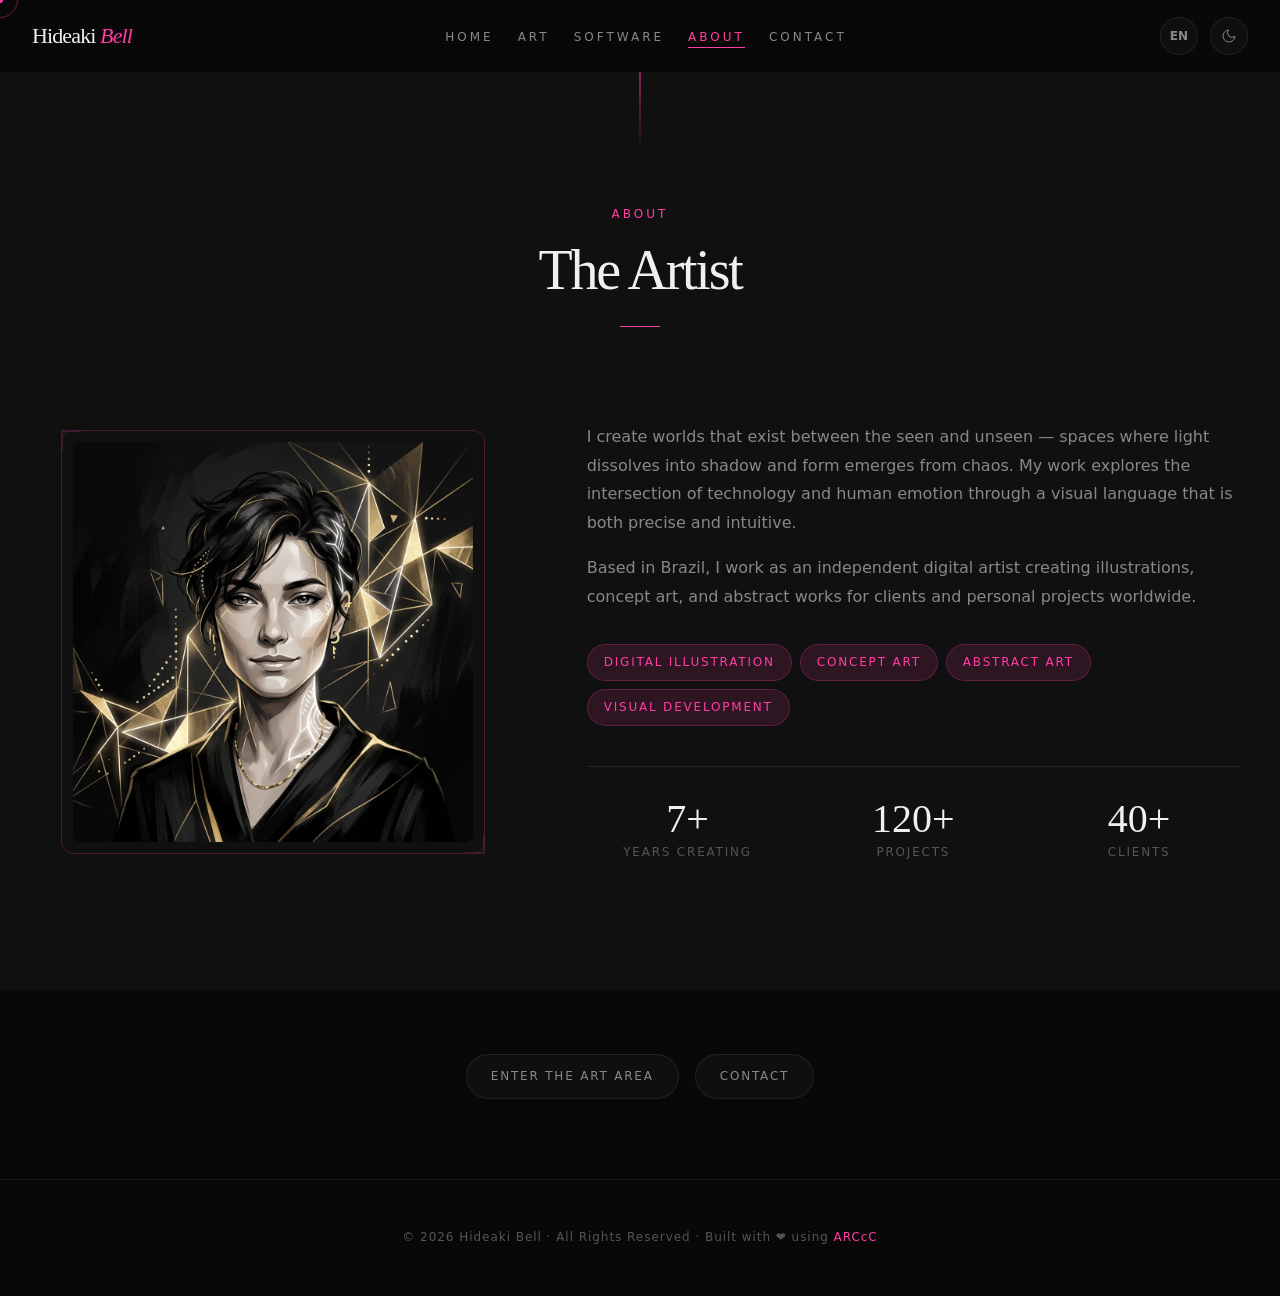
==== about.html @ 4e2cfcce "feat: portfolio site initial commit (ARCcC)" ====
﻿<!DOCTYPE html>
<html lang="en">
<head>
  <meta charset="UTF-8" />
  <meta name="viewport" content="width=device-width, initial-scale=1.0" />
  <meta http-equiv="Content-Security-Policy" content="default-src 'self'; script-src 'self'; style-src 'self' 'unsafe-inline' https://fonts.googleapis.com; font-src https://fonts.gstatic.com; img-src 'self' data: https:; media-src 'self' https:; frame-src https:; connect-src 'self' https://api.github.com; object-src 'none'; base-uri 'self'; form-action 'self'" />
  <title>About · Hideaki Bell</title>
  <meta name="description" content="About Hideaki Bell — independent digital artist specializing in illustration, concept art and abstract works." />
  <meta name="author" content="Hideaki Bell" />
  <meta name="robots" content="index, follow" />
  <link rel="icon" href="data:image/svg+xml,<svg xmlns='http://www.w3.org/2000/svg' viewBox='0 0 100 100'><text y='.9em' font-size='90'>✦</text></svg>" />
  <script src="assets/js/theme-init.js"></script>
  <link rel="stylesheet" href="assets/styles/index.css" />
</head>
<body data-page="about">

  <div class="cursor-dot"  aria-hidden="true"></div>
  <div class="cursor-ring" aria-hidden="true"></div>

  <nav class="site-nav" role="navigation" aria-label="Main navigation">
    <a href="index.html" class="nav__logo" id="nav-logo">
      Hideaki <span>Bell</span>
    </a>
    <ul class="nav__links" role="list">
      <li><a href="index.html"  class="nav__link" id="nav-link-home">Home</a></li>
      <li><a href="art.html"    class="nav__link" id="nav-link-art">Art</a></li>
      <li><a href="studio.html" class="nav__link" id="nav-link-studio">Software</a></li>
      <li><a href="about.html"   class="nav__link" id="nav-link-about" aria-current="page">About</a></li>
      <li><a href="contact.html" class="nav__link" id="nav-link-contact">Contact</a></li>
    </ul>
    <div class="nav__right">
      <button class="lang-switch" id="lang-switch-btn" aria-label="Switch language" title="Mudar idioma">EN</button>
      <a href="admin.html" class="admin-link-btn" id="admin-link-btn" title="Creator Studio" style="display:none;">⚙</a>
      <button class="theme-toggle" id="theme-toggle-btn" aria-label="Switch to light mode" title="Light mode">
        <svg id="theme-icon-moon" viewBox="0 0 24 24" fill="none" stroke="currentColor" stroke-width="1.5" aria-hidden="true">
          <path d="M21 12.79A9 9 0 1 1 11.21 3 7 7 0 0 0 21 12.79z"/>
        </svg>
        <svg id="theme-icon-sun" viewBox="0 0 24 24" fill="none" stroke="currentColor" stroke-width="1.5" aria-hidden="true">
          <circle cx="12" cy="12" r="4"/>
          <path d="M12 1v2M12 21v2M4.22 4.22l1.42 1.42M18.36 18.36l1.42 1.42M1 12h2M21 12h2M4.22 19.78l1.42-1.42M18.36 5.64l1.42-1.42"/>
        </svg>
      </button>
      <button class="nav__burger" aria-label="Toggle mobile menu" aria-expanded="false">
        <span></span><span></span><span></span>
      </button>
    </div>
  </nav>

  <main class="area area--plain">
    <section id="about" class="about-page" aria-label="About the artist">
      <div class="section-header reveal">
        <span class="section-label">About</span>
        <h2 class="section-title">The Artist</h2>
        <div class="section-divider" aria-hidden="true"></div>
      </div>

      <div class="about__inner">
        <div class="about__visual reveal-left">
          <div class="about__avatar-wrapper">
            <img class="about__avatar" id="about-avatar"
                 src="assets/images/avatar.jpg"
                 alt="Hideaki Bell — digital artist" loading="lazy" />
            <div class="about__avatar-frame" aria-hidden="true"></div>
          </div>
        </div>

        <div class="about__content reveal-right">
          <div class="about__bio" id="about-bio"><!-- Injected by AboutRenderer --></div>
          <div class="about__specialties" id="about-specialties"><!-- Injected by AboutRenderer --></div>
          <div class="about__stats" aria-label="Career statistics">
            <div class="stat-item">
              <div class="stat-item__number" id="about-stat-years">7<span>+</span></div>
              <div class="stat-item__label">Years Creating</div>
            </div>
            <div class="stat-item">
              <div class="stat-item__number" id="about-stat-projects">120<span>+</span></div>
              <div class="stat-item__label">Projects</div>
            </div>
            <div class="stat-item">
              <div class="stat-item__number" id="about-stat-clients">40<span>+</span></div>
              <div class="stat-item__label">Clients</div>
            </div>
          </div>
        </div>
      </div>
    </section>

    <nav class="area__switch" aria-label="Other areas">
      <a class="area__switch-link" href="art.html" data-i18n="hub_art_cta">Enter the art area</a>
      <a class="area__switch-link" href="contact.html" data-i18n="nav_contact">Get in touch</a>
    </nav>
  </main>

  <footer class="site-footer" role="contentinfo">
    <p class="site-footer__text">
      © <span id="footer-year"></span> Hideaki Bell · All Rights Reserved ·
      Built with ❤ using <a href="#" aria-label="ARCcC methodology">ARCcC</a>
    </p>
  </footer>

  <script src="infrastructure/event-bus/index.js"></script>
  <script src="infrastructure/i18n/index.js"></script>
  <script src="infrastructure/config/index.js"></script>
  <script src="infrastructure/content/index.js"></script>
  <script src="infrastructure/intersection-observer/index.js"></script>
  <script src="utils/dom/index.js"></script>
  <script src="utils/formatters/index.js"></script>
  <script src="utils/env/index.js"></script>
  <script src="core/about/private/renderer/index.js"></script>
  <script src="core/about/index.js"></script>
  <script src="core/admin-gate/index.js"></script>
  <script src="core/theme-toggle/index.js"></script>
  <script src="core/language/index.js"></script>
  <script src="boundary/orchestrator/contracts/SiteContract.js"></script>
  <script src="boundary/orchestrator/index.js"></script>
  <script src="boundary/index.js"></script>
</body>
</html>
---- assets/styles/index.css ----
/* ==========================================================
   STYLES INDEX — Single entry point for all CSS
   ARCcC: assets/styles/index.css
   Import order matters: tokens → utils → components
   ========================================================== */

/* ── Imports (must come before all rules per CSS spec) ────── */
@import url('./design-system/tokens.css');
@import url('./utils/animations.css');
@import url('./components/hero.css');
@import url('./components/gallery.css');
@import url('./components/about.css');
@import url('./components/contact.css');
@import url('./components/area.css');
@import url('./components/hub.css');
@import url('./components/studio.css');
@import url('./components/admin.css');


/* ── 1. Reset & Base ────────────────────────────────────────*/
*, *::before, *::after {
  box-sizing: border-box;
  margin: 0;
  padding: 0;
}

html {
  scroll-behavior: smooth;
  -webkit-font-smoothing: antialiased;
  -moz-osx-font-smoothing: grayscale;
}

body {
  font-family: var(--font-body);
  font-size: var(--text-base);
  color: var(--color-text-primary);
  background: var(--color-bg);
  line-height: var(--leading-normal);
  min-height: 100dvh;
  overflow-x: hidden;
  cursor: none;
}

/* ── Custom cursor ─────────────────────────────────────────*/
.cursor-dot {
  position: fixed;
  width: 6px;
  height: 6px;
  background: var(--color-accent);
  border-radius: var(--radius-full);
  pointer-events: none;
  z-index: var(--z-top);
  transform: translate(-50%, -50%);
  transition:
    width    var(--duration-fast) var(--ease-out),
    height   var(--duration-fast) var(--ease-out),
    opacity  var(--duration-fast) var(--ease-out);
  will-change: transform;
}

.cursor-ring {
  position: fixed;
  width: 36px;
  height: 36px;
  border: 1px solid var(--color-accent);
  opacity: 0.4;
  border-radius: var(--radius-full);
  pointer-events: none;
  z-index: var(--z-top);
  transform: translate(-50%, -50%);
  transition:
    width    var(--duration-normal) var(--ease-out),
    height   var(--duration-normal) var(--ease-out),
    opacity  var(--duration-normal) var(--ease-out),
    border   var(--duration-fast)   var(--ease-out);
  will-change: transform;
}

.cursor-ring.is-hovering {
  width: 60px;
  height: 60px;
  opacity: 1;
  border-color: var(--color-accent);
  background: var(--color-accent-soft);
}

body * { cursor: none !important; }

@media (hover: none) {
  .cursor-dot, .cursor-ring { display: none; }
  body, body * { cursor: auto !important; }
}

/* ── Navigation ─────────────────────────────────────────────*/
.site-nav {
  position: fixed;
  top: 0;
  left: 0;
  right: 0;
  z-index: var(--z-overlay);
  height: var(--nav-height);
  display: flex;
  align-items: center;
  justify-content: space-between;
  padding: 0 var(--space-8);
  transition: background var(--duration-normal) var(--ease-out),
              border     var(--duration-normal) var(--ease-out);
  border-bottom: 1px solid transparent;
}

.site-nav.is-scrolled {
  background: rgba(8, 8, 8, 0.85);
  backdrop-filter: blur(20px);
  border-bottom-color: var(--color-border);
}

.nav__logo {
  font-family: var(--font-display);
  font-size: var(--text-xl);
  font-weight: 400;
  color: var(--color-text-primary);
  text-decoration: none;
  letter-spacing: var(--tracking-tight);
}

.nav__logo span {
  color: var(--color-accent);
  font-style: italic;
}

.nav__links {
  display: flex;
  align-items: center;
  gap: var(--space-6);
  list-style: none;
}

.nav__link {
  font-family: var(--font-body);
  font-size: var(--text-xs);
  font-weight: 500;
  letter-spacing: var(--tracking-widest);
  text-transform: uppercase;
  color: var(--color-text-secondary);
  text-decoration: none;
  position: relative;
  transition: color var(--duration-fast) var(--ease-out);
}

.nav__link::after {
  content: '';
  position: absolute;
  bottom: -4px;
  left: 0;
  width: 0;
  height: 1px;
  background: var(--color-accent);
  transition: width var(--duration-normal) var(--ease-out);
}

.nav__link:hover {
  color: var(--color-text-primary);
}

.nav__link:hover::after,
.nav__link.is-active::after {
  width: 100%;
}

.nav__link.is-active {
  color: var(--color-accent);
}

/* Current page (multi-page navigation between areas) */
.nav__link[aria-current="page"] {
  color: var(--color-accent);
}

.nav__link[aria-current="page"]::after {
  width: 100%;
}

/* Mobile nav menu */
.nav__burger {
  display: none;
  flex-direction: column;
  gap: 5px;
  background: none;
  border: none;
  cursor: none;
  padding: var(--space-2);
}

.nav__burger span {
  display: block;
  width: 22px;
  height: 1px;
  background: var(--color-text-secondary);
  transition: all var(--duration-normal) var(--ease-out);
}

@media (max-width: 700px) {
  .nav__links {
    position: fixed;
    top: var(--nav-height);
    left: 0;
    right: 0;
    flex-direction: column;
    background: rgba(8, 8, 8, 0.97);
    backdrop-filter: blur(20px);
    padding: var(--space-8) var(--space-6);
    gap: var(--space-6);
    border-bottom: 1px solid var(--color-border);
    transform: translateY(-100%);
    opacity: 0;
    pointer-events: none;
    transition:
      transform var(--duration-normal) var(--ease-out),
      opacity   var(--duration-normal) var(--ease-out);
    z-index: var(--z-overlay);
  }
  .nav__links.is-open {
    transform: translateY(0);
    opacity: 1;
    pointer-events: all;
  }
  .nav__burger { display: flex; }
  .site-nav { padding: 0 var(--space-6); }
}

[data-theme="light"] .nav__links {
  background: rgba(247, 247, 248, 0.97);
}

[data-theme="light"] .site-nav.is-scrolled {
  background: rgba(247, 247, 248, 0.85);
}

/* ── Theme Toggle Button ──────────────────────────────────── */
.theme-toggle {
  display: flex;
  align-items: center;
  justify-content: center;
  width: 38px;
  height: 38px;
  border-radius: var(--radius-full);
  border: 1px solid var(--color-border);
  background: var(--color-surface);
  color: var(--color-text-secondary);
  cursor: none;
  position: relative;
  flex-shrink: 0;
  transition:
    color       var(--duration-fast) var(--ease-out),
    border      var(--duration-fast) var(--ease-out),
    background  var(--duration-fast) var(--ease-out),
    box-shadow  var(--duration-normal) var(--ease-out);
}

.theme-toggle:hover {
  color: var(--color-accent);
  border-color: rgba(255, 62, 165, 0.4);
  background: var(--color-accent-dim);
  box-shadow: 0 0 16px var(--color-accent-glow);
}

/* ── Language Switcher Button ──────────────────────────────── */
.lang-switch {
  display: flex;
  align-items: center;
  justify-content: center;
  width: 38px;
  height: 38px;
  border-radius: var(--radius-full);
  border: 1px solid var(--color-border);
  background: var(--color-surface);
  color: var(--color-text-secondary);
  font-family: var(--font-body);
  font-size: var(--text-xs);
  font-weight: 600;
  cursor: none;
  position: relative;
  flex-shrink: 0;
  transition:
    color       var(--duration-fast) var(--ease-out),
    border      var(--duration-fast) var(--ease-out),
    background  var(--duration-fast) var(--ease-out),
    box-shadow  var(--duration-normal) var(--ease-out);
}

.lang-switch:hover {
  color: var(--color-accent);
  border-color: rgba(255, 62, 165, 0.4);
  background: var(--color-accent-dim);
  box-shadow: 0 0 16px var(--color-accent-glow);
}

/* ── Creator Studio Link Button (Local only) ────────────────── */
.admin-link-btn {
  display: flex;
  align-items: center;
  justify-content: center;
  width: 38px;
  height: 38px;
  border-radius: var(--radius-full);
  border: 1px solid var(--color-border);
  background: var(--color-surface);
  color: var(--color-text-secondary);
  text-decoration: none;
  font-size: var(--text-base);
  cursor: none;
  position: relative;
  flex-shrink: 0;
  transition:
    color       var(--duration-fast) var(--ease-out),
    border      var(--duration-fast) var(--ease-out),
    background  var(--duration-fast) var(--ease-out),
    box-shadow  var(--duration-normal) var(--ease-out);
}

.admin-link-btn:hover {
  color: var(--color-accent);
  border-color: rgba(255, 62, 165, 0.4);
  background: var(--color-accent-dim);
  box-shadow: 0 0 16px var(--color-accent-glow);
}



.theme-toggle svg {
  width: 16px;
  height: 16px;
  flex-shrink: 0;
}

/* Spin animation on toggle */
.theme-toggle.is-spinning svg {
  animation: theme-spin 0.4s var(--ease-out);
}

@keyframes theme-spin {
  from { transform: rotate(-90deg) scale(0.6); opacity: 0; }
  to   { transform: rotate(0deg)   scale(1);   opacity: 1; }
}

/* Nav right side wrapper (holds toggle + burger) */
.nav__right {
  display: flex;
  align-items: center;
  gap: var(--space-3);
}

/* ── Footer ──────────────────────────────────────────────── */
.site-footer {
  padding: var(--space-12) var(--space-6);
  text-align: center;
  border-top: 1px solid var(--color-border);
}

.site-footer__text {
  font-family: var(--font-body);
  font-size: var(--text-xs);
  color: var(--color-text-tertiary);
  letter-spacing: var(--tracking-wide);
}

.site-footer__text a {
  color: var(--color-accent);
  text-decoration: none;
}

/* ── Section divider ─────────────────────────────────────── */
.section-divider {
  width: 40px;
  height: 1px;
  background: var(--color-accent);
  margin: var(--space-6) auto 0;
}


/* ── Selection ───────────────────────────────────────────── */
::selection {
  background: var(--color-accent-dim);
  color: var(--color-accent);
}
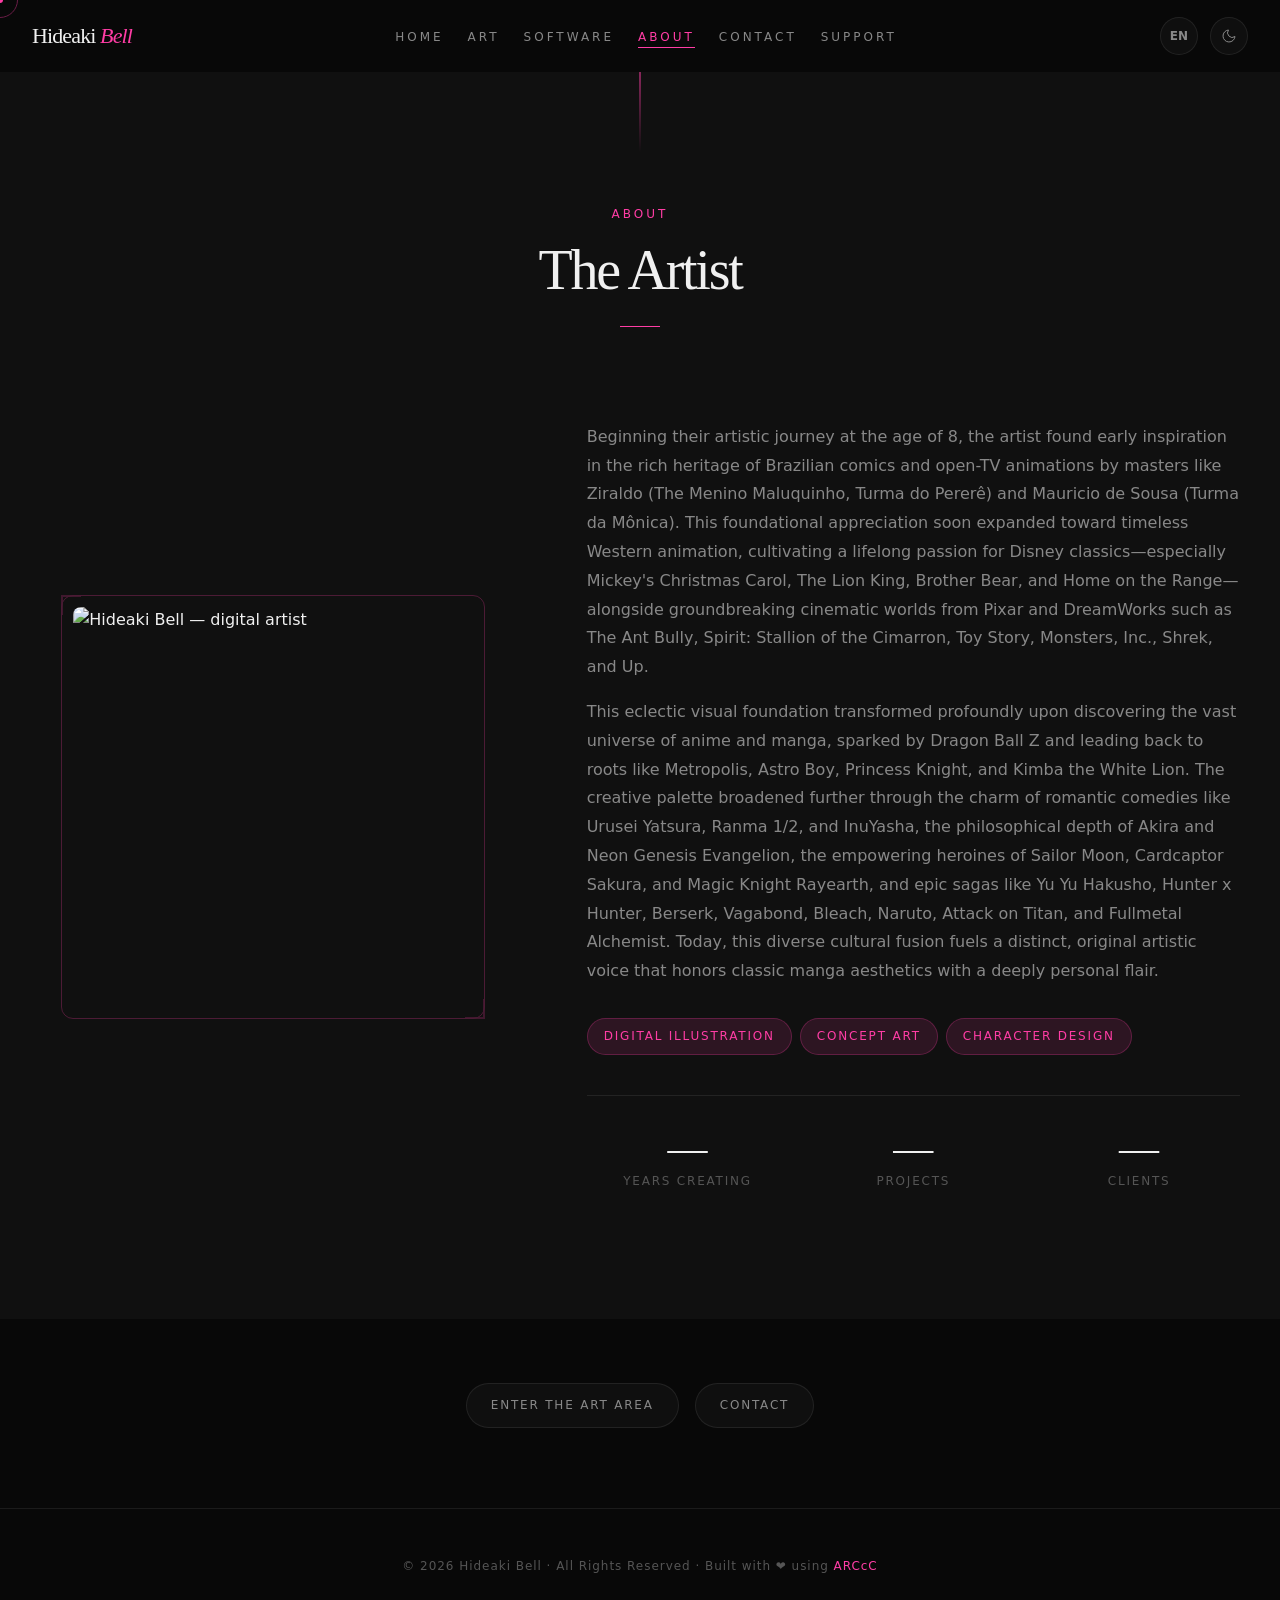
==== commit 853a66de: "Add support page to global navigation" ====
--- a/about.html
+++ b/about.html
@@ -27,6 +27,7 @@
       <li><a href="studio.html" class="nav__link" id="nav-link-studio">Software</a></li>
       <li><a href="about.html"   class="nav__link" id="nav-link-about" aria-current="page">About</a></li>
       <li><a href="contact.html" class="nav__link" id="nav-link-contact">Contact</a></li>
+      <li><a href="support.html" class="nav__link" id="nav-link-support">Support</a></li>
     </ul>
     <div class="nav__right">
       <button class="lang-switch" id="lang-switch-btn" aria-label="Switch language" title="Mudar idioma">EN</button>
--- a/assets/styles/index.css
+++ b/assets/styles/index.css
@@ -14,6 +14,7 @@
 @import url('./components/area.css');
 @import url('./components/hub.css');
 @import url('./components/studio.css');
+@import url('./components/support.css');
 @import url('./components/admin.css');
 
 
@@ -199,7 +200,7 @@
   transition: all var(--duration-normal) var(--ease-out);
 }
 
-@media (max-width: 700px) {
+@media (max-width: 900px) {
   .nav__links {
     position: fixed;
     top: var(--nav-height);
